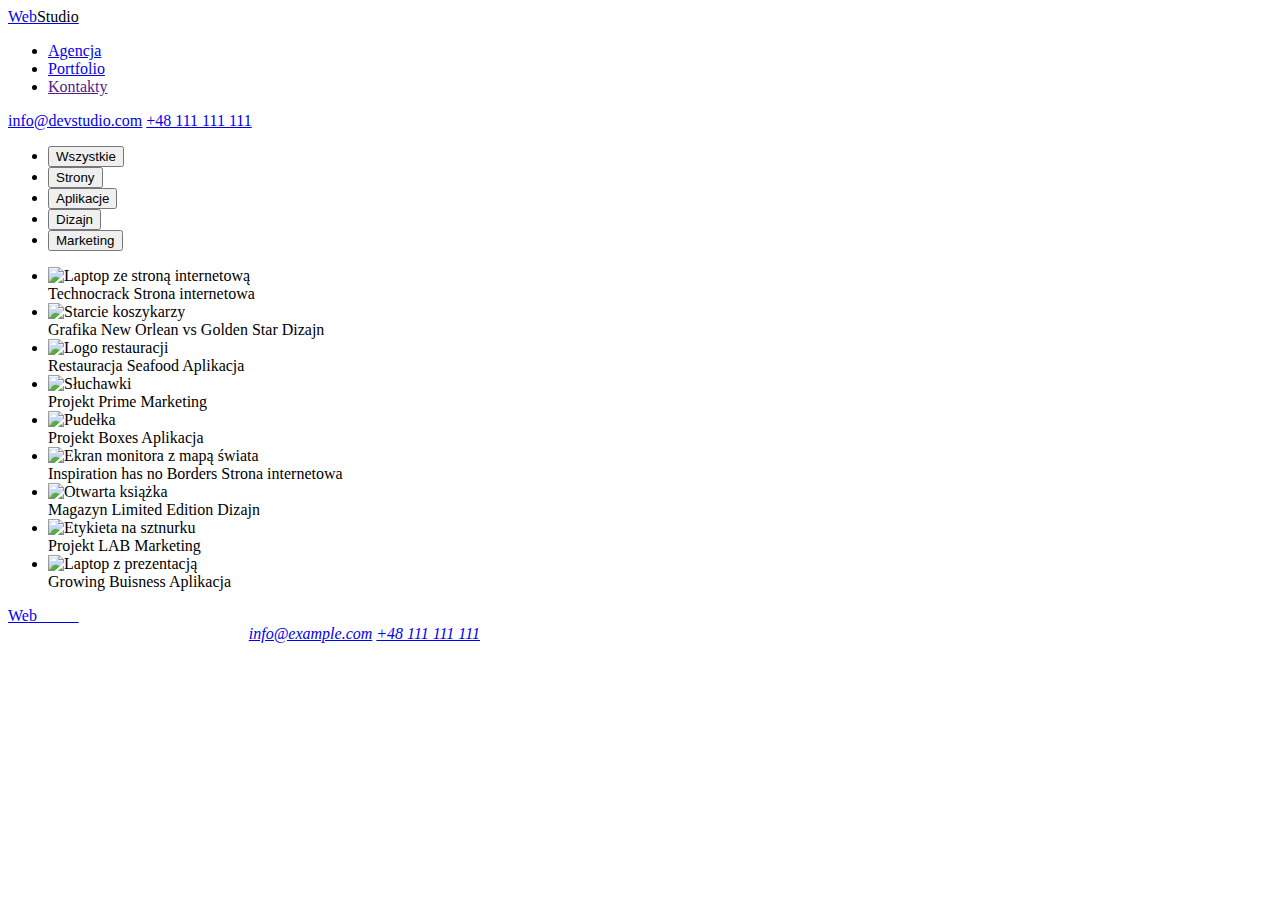
==== portfolio.html @ 27a0ddbe "Add files via upload" ====
<!DOCTYPE html>
<html lang="pl">
    <head>
        <meta charset="UTF-8" />
        <meta http-equiv="X-UA-Compatible" content="IE=edge" />
        <meta name="viewport" content="width=device-width, initial-scale=1.0" />
        <title>Zadanie domowe GOIT Polska - Figma</title>
        <link
            rel="stylesheet"
            href="https://cdnjs.cloudflare.com/ajax/libs/modern-normalize/1.1.0/modern-normalize.min.css"
            integrity="sha512-wpPYUAdjBVSE4KJnH1VR1HeZfpl1ub8YT/NKx4PuQ5NmX2tKuGu6U/JRp5y+Y8XG2tV+wKQpNHVUX03MfMFn9Q=="
            crossorigin="anonymous"
            referrerpolicy="no-referrer"
        />
        <link rel="stylesheet" href="./css/styles.css" />
        <link rel="preconnect" href="https://fonts.googleapis.com" />
        <link rel="preconnect" href="https://fonts.gstatic.com" crossorigin />
        <link
            href="https://fonts.googleapis.com/css2?family=Raleway:wght@700&family=Roboto:wght@400;500;700;900&display=swap"
            rel="stylesheet"
        />
    </head>

    <body class="body">
        <header class="head-wrapper">
            <div class="container head-container">
                <a class="logo" href="./index.html"
                    >Web<span style="color: black">Studio</span></a
                >
                <nav class="nav">
                    <ul class="nav-list">
                        <li>
                            <a class="nav-link" href="./index.html">Agencja</a>
                        </li>
                        <li>
                            <a class="nav-link" href="./portfolio.html"
                                >Portfolio</a
                            >
                        </li>
                        <li>
                            <a class="nav-link" href="">Kontakty</a>
                        </li>
                    </ul>
                </nav>
                <div class="container head-contact-container">
                    <a class="head-contact" href="mailto:info@devstudio.com"
                        >info@devstudio.com</a
                    >
                    <a class="head-contact" href="tel:+48111111111"
                        >+48 111 111 111</a
                    >
                </div>
            </div>
        </header>

        <main>
            <section class="filter-wrapper section">
                <div class="container">
                    <ul class="btn-wrapper">
                        <li>
                            <button class="filter-btn" type="button">
                                Wszystkie
                            </button>
                        </li>
                        <li>
                            <button class="filter-btn" type="button">
                                Strony
                            </button>
                        </li>
                        <li>
                            <button class="filter-btn" type="button">
                                Aplikacje
                            </button>
                        </li>
                        <li>
                            <button class="filter-btn" type="button">
                                Dizajn
                            </button>
                        </li>
                        <li>
                            <button class="filter-btn" type="button">
                                Marketing
                            </button>
                        </li>
                    </ul>
                </div>
            </section>

            <section class="main-background section">
                <div class="container">
                    <ul class="cards-net">
                        <li class="card-box">
                            <img
                                src="images/technocrack.jpg"
                                alt="Laptop ze stroną internetową"
                                width="370"
                                height="294"
                            />
                            <div class="card-box-text">
                                <span class="card-title">Technocrack</span>
                                <span class="card-subtitle"
                                    >Strona internetowa</span
                                >
                            </div>
                        </li>

                        <li class="card-box">
                            <img
                                src="images/grafika_new_orlean_vs_golden_star.jpg"
                                alt="Starcie koszykarzy"
                                width="370"
                                height="294"
                            />
                            <div class="card-box-text">
                                <span class="card-title"
                                    >Grafika New Orlean vs Golden Star</span
                                >
                                <span class="card-subtitle">Dizajn</span>
                            </div>
                        </li>

                        <li class="card-box">
                            <img
                                src="images/seafood.jpg"
                                alt="Logo restauracji"
                                width="370"
                                height="294"
                            />
                            <div class="card-box-text">
                                <span class="card-title"
                                    >Restauracja Seafood</span
                                >
                                <span class="card-subtitle">Aplikacja</span>
                            </div>
                        </li>

                        <li class="card-box">
                            <img
                                src="images/prime.jpg"
                                alt="Słuchawki"
                                width="370"
                                height="294"
                            />
                            <div class="card-box-text">
                                <span class="card-title">Projekt Prime</span>
                                <span class="card-subtitle">Marketing</span>
                            </div>
                        </li>

                        <li class="card-box">
                            <img
                                src="images/boxes.jpg"
                                alt="Pudełka"
                                width="370"
                                height="294"
                            />
                            <div class="card-box-text">
                                <span class="card-title">Projekt Boxes</span>
                                <span class="card-subtitle">Aplikacja</span>
                            </div>
                        </li>

                        <li class="card-box">
                            <img
                                src="images/inspiration_has_no_borders.jpg"
                                alt="Ekran monitora z mapą świata"
                                width="370"
                                height="294"
                            />
                            <div class="card-box-text">
                                <span class="card-title"
                                    >Inspiration has no Borders</span
                                >
                                <span class="card-subtitle"
                                    >Strona internetowa</span
                                >
                            </div>
                        </li>

                        <li class="card-box">
                            <img
                                src="images/magazyn_limited_edition.jpg"
                                alt="Otwarta książka"
                                width="370"
                                height="294"
                            />
                            <div class="card-box-text">
                                <span class="card-title"
                                    >Magazyn Limited Edition</span
                                >
                                <span class="card-subtitle">Dizajn</span>
                            </div>
                        </li>

                        <li class="card-box">
                            <img
                                src="images/projekt_lab.jpg"
                                alt="Etykieta na sztnurku"
                                width="370"
                                height="294"
                            />
                            <div class="card-box-text">
                                <span class="card-title">Projekt LAB</span>
                                <span class="card-subtitle">Marketing</span>
                            </div>
                        </li>

                        <li class="card-box">
                            <img
                                src="images/growing_business.jpg"
                                alt="Laptop z prezentacją"
                                width="370"
                                height="294"
                            />
                            <div class="card-box-text">
                                <span class="card-title">Growing Buisness</span>
                                <span class="card-subtitle">Aplikacja</span>
                            </div>
                        </li>
                    </ul>
                </div>
            </section>
        </main>

        <footer class="foot-wrapper">
            <div class="container">
                <a class="logo" href="./index.html"
                    >Web<span style="color: white">Studio</span></a
                >
                <address class="foot-contact">
                    <span style="color: #ffffff"
                        >m. Warszawa, Aleje Jerozolimskie 21</span
                    >
                    <a class="link" href="mailto:info@example.com"
                        >info@example.com</a
                    >
                    <a class="link" href="tel:+48111111111"
                        >+48 111 111 111</a
                    >
                </address>
            </div>
        </footer>
    </body>
</html>
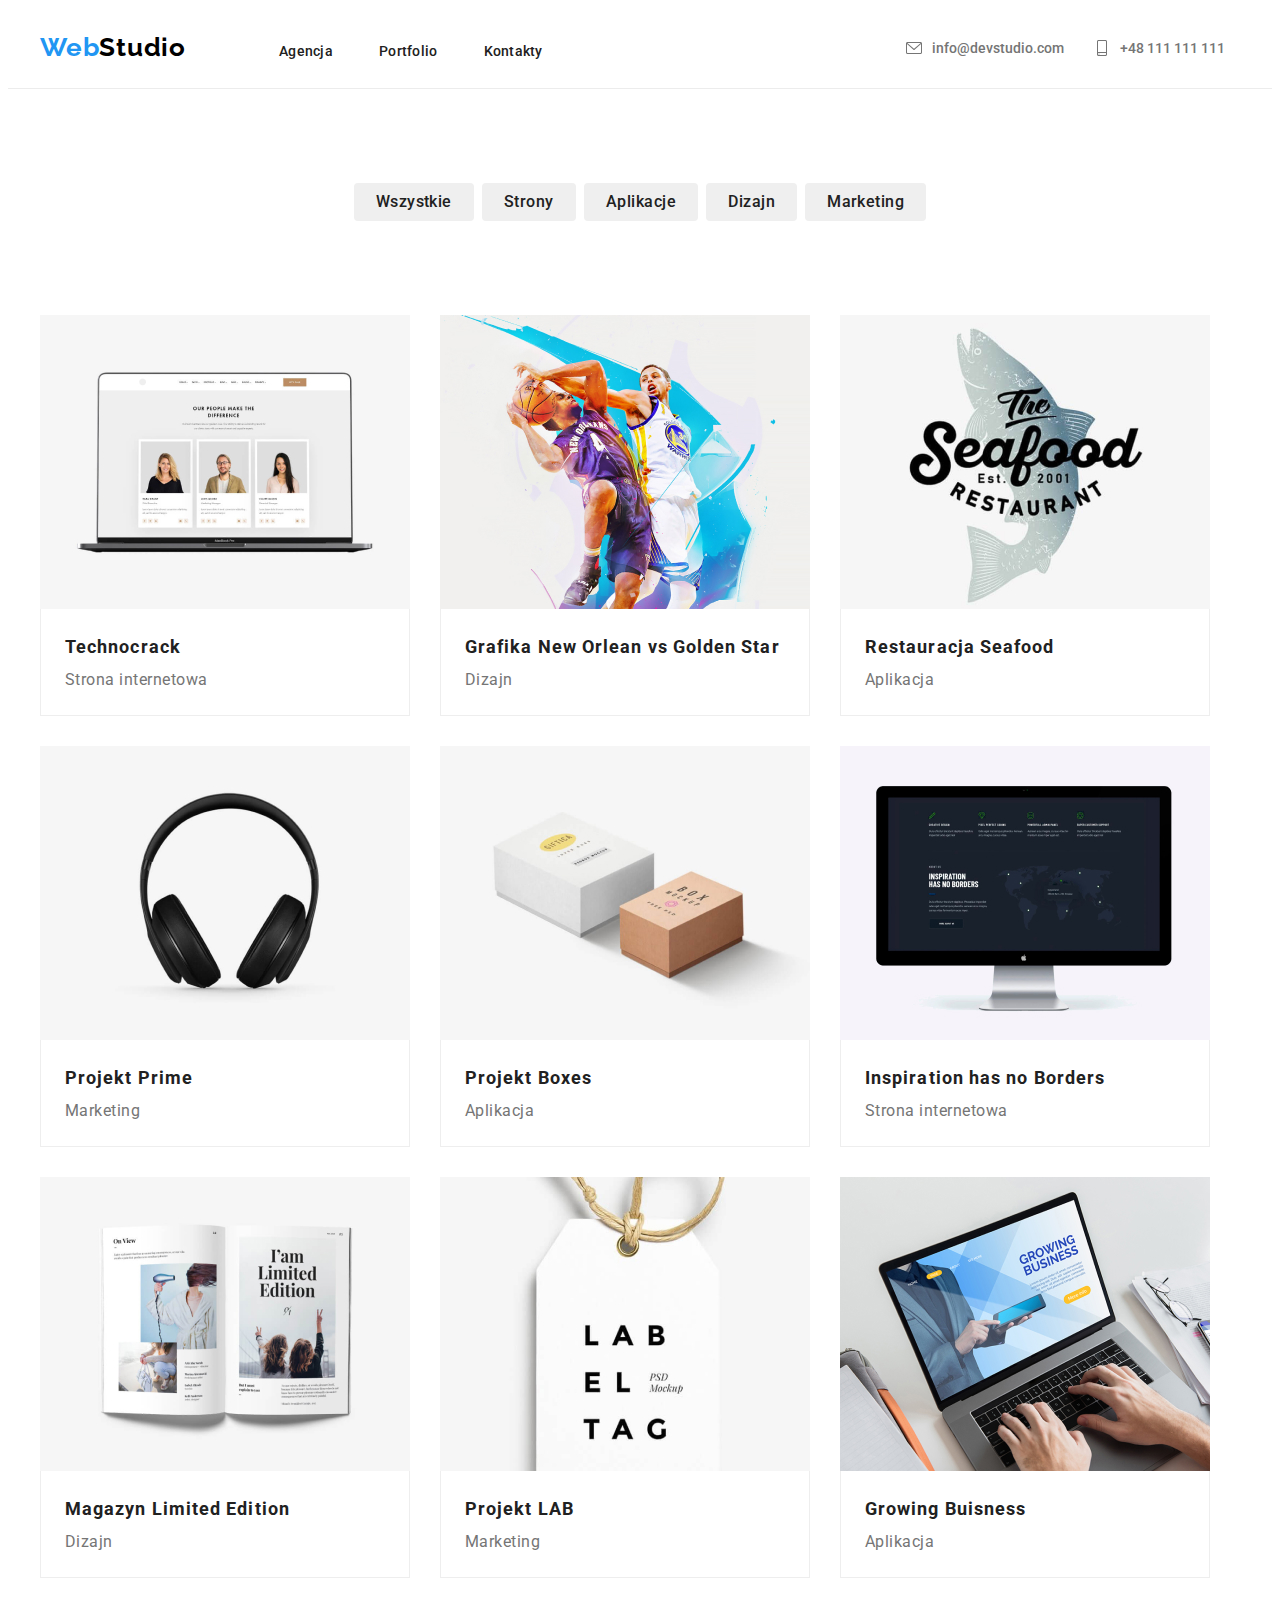
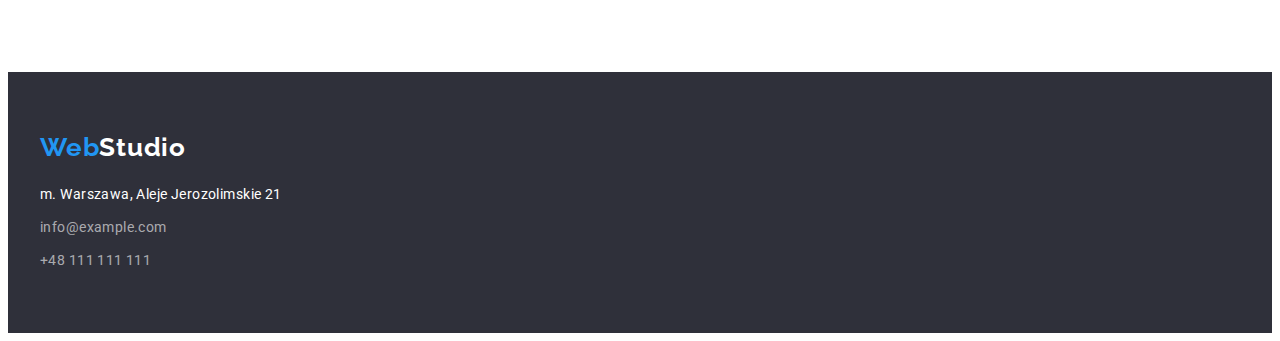
==== commit 2ef0bd1c: "commit" ====
--- a/portfolio.html
+++ b/portfolio.html
@@ -44,10 +44,18 @@
                 </nav>
                 <div class="container head-contact-container">
                     <a class="head-contact" href="mailto:info@devstudio.com"
-                        >info@devstudio.com</a
+                        ><svg width="16" height="16">
+                            <use href="./images/icons.svg#icon-envelope"></use>
+                        </svg>
+                        info@devstudio.com</a
                     >
                     <a class="head-contact" href="tel:+48111111111"
-                        >+48 111 111 111</a
+                        ><svg width="16" height="16">
+                            <use
+                                href="./images/icons.svg#icon-smartphone"
+                            ></use>
+                        </svg>
+                        +48 111 111 111</a
                     >
                 </div>
             </div>
@@ -234,9 +242,7 @@
                     <a class="link" href="mailto:info@example.com"
                         >info@example.com</a
                     >
-                    <a class="link" href="tel:+48111111111"
-                        >+48 111 111 111</a
-                    >
+                    <a class="link" href="tel:+48111111111">+48 111 111 111</a>
                 </address>
             </div>
         </footer>
--- a/css/styles.css
+++ b/css/styles.css
@@ -0,0 +1,414 @@
+:root {
+    --active-color: #2196f3;
+    --main-text-color: #212121;
+    --bg-color: #ffffff;
+    --nav-color: #020202;
+    --nav-link-color: #212121;
+    --head-contact-color: #757575;
+    --btn-color: #212121;
+    --card-title-color: #212121;
+    --card-subtitle-color: #757575;
+    --card-box-border-color: #eeeeee;
+    --foot-bg-color: #2f303a;
+    --foot-link-color: rgba(255, 255, 255, 0.6);
+    --title-color: #2f303a;
+    --secondary-header-color: #212121;
+    --team-cards-bg-color: #f5f4fa;
+    --border-bottom-color: #ececec;
+    --icon-hover: rgba(33, 150, 243, 1);
+    --article-icon-bg: #f5f4fa;
+}
+
+h1,
+h2,
+h3,
+h4,
+p,
+ul,
+li,
+figure {
+    margin: 0;
+    padding: 0;
+}
+
+body {
+    font-family: 'Roboto', sans-serif;
+    color: var(--main-text-color);
+}
+
+img {
+    vertical-align: middle;
+}
+
+.section {
+    padding-top: 94px;
+    padding-bottom: 94px;
+}
+
+ul {
+    list-style-type: none;
+}
+.head-wrapper {
+    border-bottom: 1px solid var(--border-bottom-color);
+    background-color: var(--bg-color);
+    padding: 24px 0 25px;
+    gap: 93px;
+}
+
+.logo {
+    display: flex;
+    justify-content: flex-start;
+    font-family: Raleway;
+    font-weight: 700;
+    font-size: 26px;
+    line-height: 1.19;
+    letter-spacing: 0.03em;
+    color: var(--active-color);
+    text-decoration: none;
+}
+
+.nav {
+    display: flex;
+    font-weight: 500;
+    font-size: 14px;
+    line-height: 1.14;
+    letter-spacing: 0.02em;
+}
+
+.nav-list {
+    display: flex;
+    gap: 46px;
+    text-decoration: none;
+    color: var(--nav-color);
+    margin-left: 93px;
+}
+
+.nav-link {
+    text-decoration: none;
+    color: var(--nav-link-color);
+}
+.nav-link:hover,
+.nav-link:focus {
+    color: var(--active-color);
+}
+
+.head-contact {
+    display: flex;
+    gap: 10px;
+    align-items: center;
+    font-weight: 500;
+    font-size: 14px;
+    text-decoration: none;
+    color: var(--head-contact-color);
+    fill: currentColor;
+}
+
+.head-contact:hover,
+.head-contact:focus {
+    color: var(--active-color);
+}
+
+.filter-wrapper {
+    margin-bottom: -94px;
+}
+
+.btn-wrapper {
+    background: var(--bg-color);
+    display: flex;
+    gap: 8px;
+    justify-content: center;
+}
+
+.filter-btn {
+    cursor: pointer;
+    font-family: 'Roboto', sans-serif;
+    font-weight: 500;
+    font-size: 16px;
+    line-height: 1.63;
+    text-align: center;
+    letter-spacing: 0.03em;
+    color: var(--btn-color);
+    border-radius: 4px;
+    border: 0;
+    padding: 6px 22px;
+}
+
+.filter-btn:hover,
+.filter-btn:focus {
+    background: var(--active-color);
+    box-shadow: 0px 3px 1px rgba(0, 0, 0, 0.1), 0px 1px 2px rgba(0, 0, 0, 0.08),
+        0px 2px 2px rgba(0, 0, 0, 0.12);
+    border-radius: 4px;
+    color: var(--bg-color);
+}
+
+.card-title {
+    font-weight: 700;
+    font-size: 18px;
+    line-height: 2;
+    letter-spacing: 0.06em;
+    color: var(--card-title-color);
+}
+.card-subtitle {
+    display: block;
+    line-height: 1.88;
+    letter-spacing: 0.03em;
+    color: var(--card-subtitle-color);
+}
+
+.card-box {
+    background: var(--bg-color);
+    max-width: 370px;
+    text-align: left;
+}
+
+.card-box-text {
+    padding: 20px 24px;
+    /* margin-top: -4px; */
+    border: 1px solid var(--card-box-border-color);
+    border-top: 0;
+}
+
+.cards-net {
+    display: flex;
+    flex-wrap: wrap;
+    gap: 30px;
+}
+
+.foot-wrapper {
+    background-color: var(--foot-bg-color);
+    padding: 60px 0;
+}
+
+address {
+    display: flex;
+    flex-direction: column;
+    gap: 9px;
+}
+.foot-contact {
+    font-style: normal;
+    font-size: 14px;
+    line-height: 1.71;
+    letter-spacing: 0.03em;
+    margin-top: 20px;
+}
+
+a {
+    width: max-content;
+}
+
+.link {
+    text-decoration: none;
+    color: var(--foot-link-color);
+}
+
+.link:hover,
+.link:focus {
+    color: var(--active-color);
+}
+
+/* index.html spec styles */
+
+.main-background {
+    background: #ffffff;
+}
+
+.hero-title {
+    display: flex;
+    padding: 0 252px;
+    margin-bottom: 30px;
+    font-weight: 900;
+    font-size: 44px;
+    line-height: 1.3636;
+    letter-spacing: 0.06em;
+    text-transform: uppercase;
+    color: var(--bg-color);
+}
+
+.hero {
+    background: var(--title-color);
+    background-image: url('../images/hero_work_in_office.jpg'),
+        linear-gradient(to right, rgba(47, 48, 58, 0.4), rgba(47, 48, 58, 0.4));
+    background-repeat: no-repeat;
+    background-position: center;
+    text-align: center;
+    padding: 200px 0;
+}
+/* hero button */
+.hero-btn {
+    background: var(--active-color);
+    color: var(--bg-color);
+    font-weight: 700;
+    line-height: 1.875;
+    box-shadow: 0px 4px 4px rgba(0, 0, 0, 0.15);
+    border-radius: 4px;
+    border: 0;
+    padding: 10px 41px 10px 42px;
+    font-family: 'Roboto', sans-serif;
+    cursor: pointer;
+}
+
+.article-title {
+    font-weight: 700;
+    font-size: 14px;
+    line-height: 1.14;
+    letter-spacing: 0.03em;
+    text-transform: uppercase;
+    color: var(--card-title-color);
+}
+.article-text {
+    font-size: 14px;
+    line-height: 1.71;
+    letter-spacing: 0.03em;
+    color: var(--card-subtitle-color);
+}
+
+.secondary-header {
+    margin-top: 0;
+    margin-bottom: 50px;
+    text-align: center;
+    font-weight: 700;
+    font-size: 36px;
+    line-height: 1.67;
+    letter-spacing: 0.03em;
+    color: var(--secondary-header-color);
+}
+
+.activities {
+    display: flex;
+    list-style-type: none;
+    gap: 30px;
+}
+
+.team-cards {
+    background: var(--team-cards-bg-color);
+}
+
+.member-card {
+    background-color: var(--bg-color);
+    box-shadow: 0px 1px 3px rgba(0, 0, 0, 0.12), 0px 1px 1px rgba(0, 0, 0, 0.14),
+        0px 2px 1px rgba(0, 0, 0, 0.2);
+    border-radius: 0px 0px 4px 4px;
+    border: 0 solid var(--card-box-border-color);
+    text-align: center;
+}
+
+.member-card-title {
+    font-weight: 500;
+    line-height: 1.19;
+    letter-spacing: 0.03em;
+    color: var(--card-title-color);
+}
+
+.member-card-text {
+    display: block;
+    line-height: 1.19;
+    letter-spacing: 0.03em;
+    color: var(--card-subtitle-color);
+    margin-top: 10px;
+    margin-bottom: 16px;
+}
+
+/* HW - 03 */
+
+.container {
+    max-width: 1200px;
+    width: 100%;
+    margin: 0 auto;
+    padding: 0 15px;
+}
+
+.head-container {
+    display: flex;
+    align-items: baseline;
+}
+
+.head-contact-container {
+    display: flex;
+    justify-content: end;
+    gap: 30px;
+}
+.article-icons {
+    width: 270px;
+    height: 120px;
+    padding: 25px 102.34px;
+    margin-bottom: 30px;
+    background: var(--article-icon-bg);
+    border-radius: 4px;
+}
+.article-list {
+    display: flex;
+    gap: 30px;
+    margin-bottom: -94px;
+}
+.team-cards-list {
+    display: flex;
+    gap: 30px;
+    justify-content: center;
+}
+
+.team-cards-text {
+    padding: 30px 32px;
+    text-align: center;
+}
+
+/* HW04 */
+.members-socials-links {
+    display: flex;
+    flex-direction: row;
+    gap: 10px;
+}
+.members-socials-item {
+    fill: #afb1b8;
+    border-radius: 50%;
+    padding: 12px;
+}
+
+.members-socials-item:hover {
+    background-color: var(--active-color);
+    fill: var(--bg-color);
+}
+/* partners */
+.partners-logos-list {
+    display: flex;
+    gap: 30px;
+    justify-content: space-between;
+}
+.partners-logos {
+    border: 1px solid #afb1b8;
+    border-radius: 4px;
+    border-color: #afb1b8;
+    padding: 16px 32px;
+    fill: #afb1b8;
+}
+.partners-logos:hover {
+    border-color: var(--active-color);
+    fill: currentColor;
+}
+/* footer socials */
+.footer-socials-join {
+    color: var(--bg-color);
+    font-weight: 700;
+    font-size: 14px;
+    line-height: 1.1428;
+    letter-spacing: 0.03em;
+    text-transform: uppercase;
+    margin-bottom: 20px;
+}
+
+.footer-socials-links {
+    display: flex;
+    flex-direction: row;
+    gap: 10px;
+}
+
+.footer-socials-item {
+    fill: var(--bg-color);
+    background-color: rgba(255, 255, 255, 0.1);
+    border-radius: 50%;
+    padding: 12px;
+}
+
+.footer-socials-item:hover {
+    background-color: var(--active-color);
+}
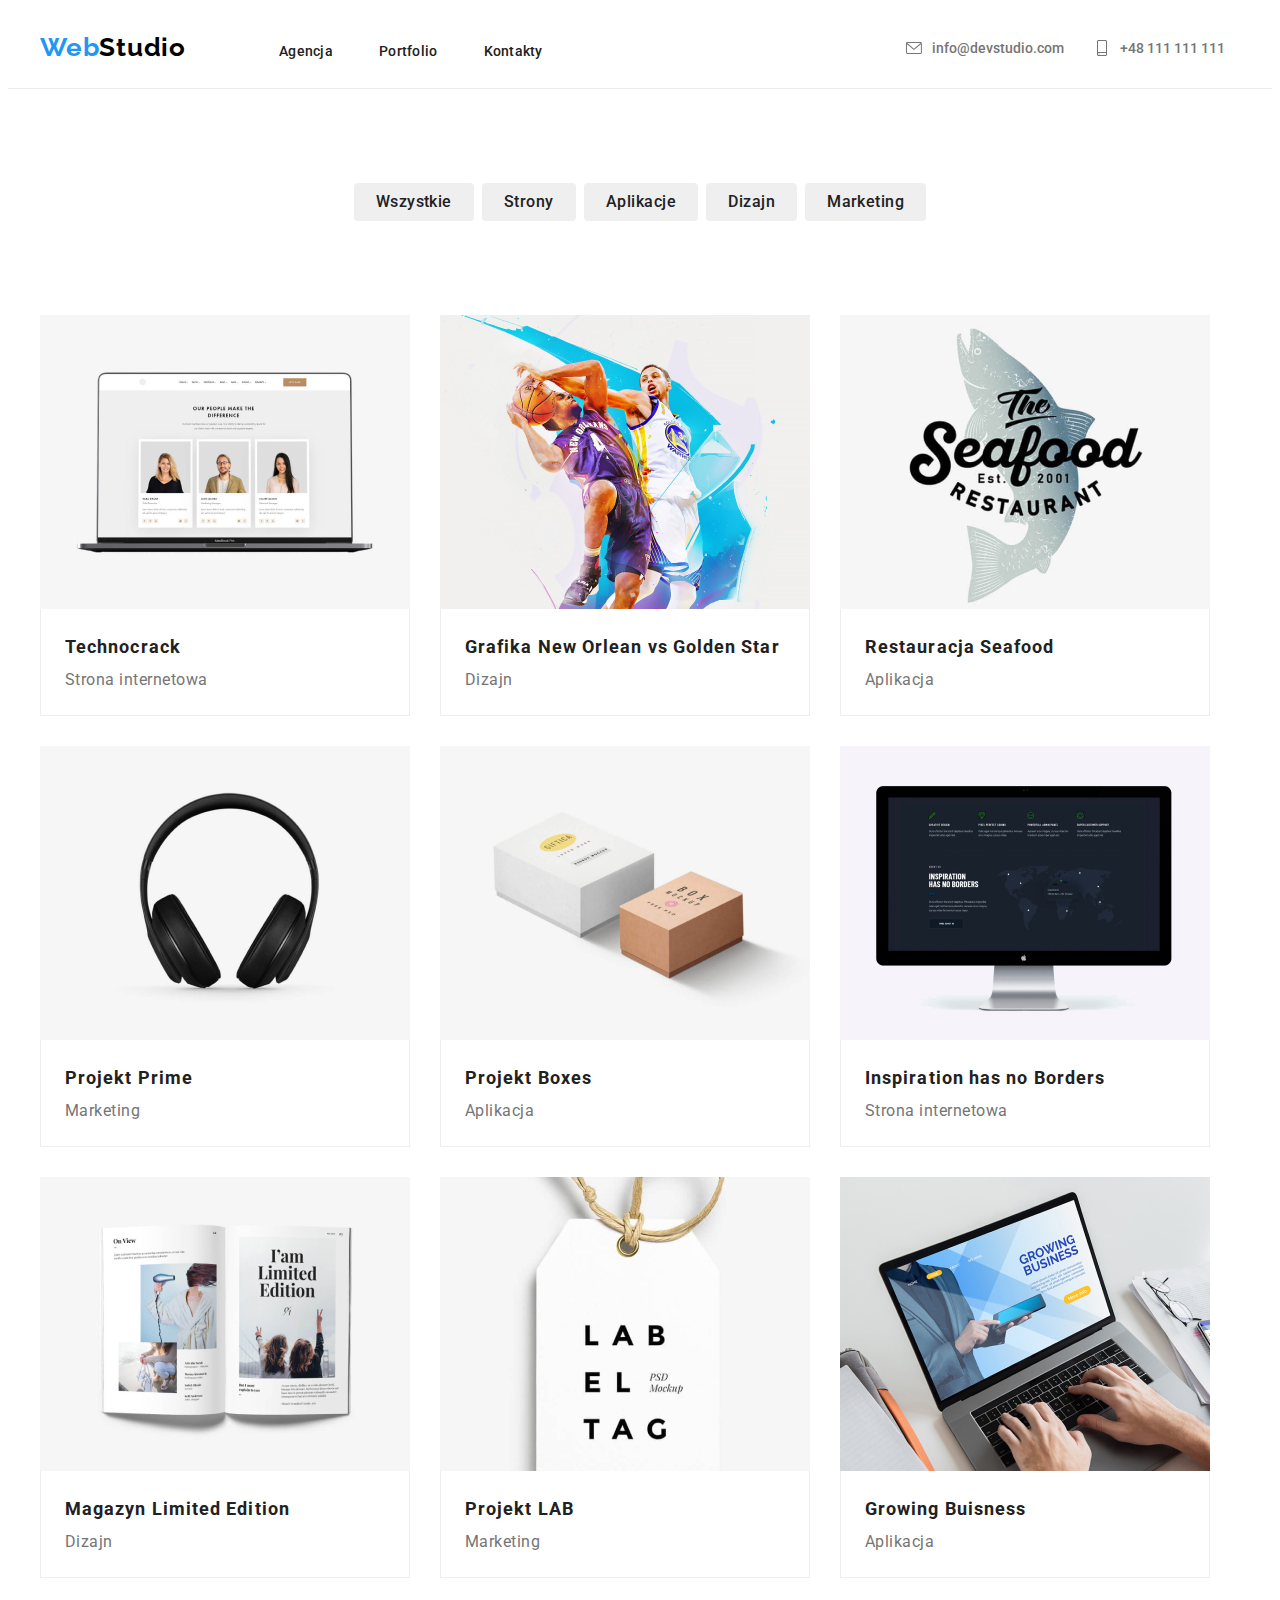
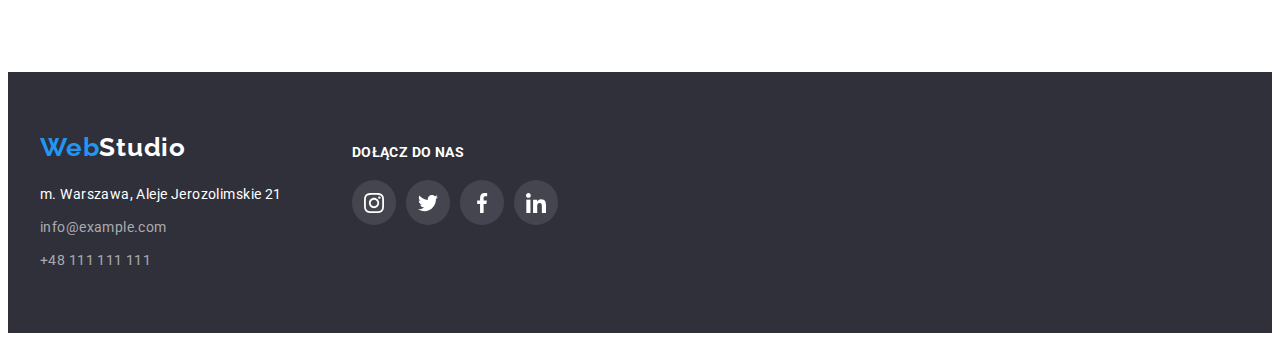
==== commit cd33a164: "some fixes" ====
--- a/portfolio.html
+++ b/portfolio.html
@@ -232,18 +232,64 @@
 
         <footer class="foot-wrapper">
             <div class="container">
-                <a class="logo" href="./index.html"
-                    >Web<span style="color: white">Studio</span></a
-                >
-                <address class="foot-contact">
-                    <span style="color: #ffffff"
-                        >m. Warszawa, Aleje Jerozolimskie 21</span
+                <div>
+                    <a class="logo" href="./index.html"
+                        >Web<span style="color: white">Studio</span></a
                     >
-                    <a class="link" href="mailto:info@example.com"
-                        >info@example.com</a
-                    >
-                    <a class="link" href="tel:+48111111111">+48 111 111 111</a>
-                </address>
+                    <address class="foot-contact">
+                        <span style="color: #ffffff"
+                            >m. Warszawa, Aleje Jerozolimskie 21</span
+                        >
+                        <a class="link" href="mailto:info@example.com"
+                            >info@example.com</a
+                        >
+                        <a class="link" href="tel:+48111111111"
+                            >+48 111 111 111</a
+                        >
+                    </address>
+                </div>
+                <div class="footer-socials">
+                    <p class="footer-socials-join">dołącz do nas</p>
+                    <ul class="footer-socials-links">
+                        <li class="footer-socials-item">
+                            <a href="#"
+                                ><svg width="20" height="20">
+                                    <use
+                                        href="./images/icons.svg#icon-instagram2"
+                                    ></use>
+                                </svg>
+                            </a>
+                        </li>
+
+                        <li class="footer-socials-item">
+                            <a href="#">
+                                <svg width="20" height="20">
+                                    <use
+                                        href="./images/icons.svg#icon-twitter1"
+                                    ></use>
+                                </svg>
+                            </a>
+                        </li>
+                        <li class="footer-socials-item">
+                            <a href="#">
+                                <svg width="20" height="20">
+                                    <use
+                                        href="./images/icons.svg#icon-facebook1"
+                                    ></use>
+                                </svg>
+                            </a>
+                        </li>
+                        <li class="footer-socials-item">
+                            <a href="#">
+                                <svg width="20" height="20">
+                                    <use
+                                        href="./images/icons.svg#icon-linkedin1"
+                                    ></use>
+                                </svg>
+                            </a>
+                        </li>
+                    </ul>
+                </div>
             </div>
         </footer>
     </body>
--- a/css/styles.css
+++ b/css/styles.css
@@ -36,7 +36,8 @@
     color: var(--main-text-color);
 }
 
-img {
+img,
+svg {
     vertical-align: middle;
 }
 
@@ -178,6 +179,11 @@
 .foot-wrapper {
     background-color: var(--foot-bg-color);
     padding: 60px 0;
+}
+
+.foot-wrapper > .container {
+    display: flex;
+    gap: 70px;
 }
 
 address {
@@ -353,20 +359,26 @@
 }
 
 /* HW04 */
+
 .members-socials-links {
     display: flex;
     flex-direction: row;
     gap: 10px;
 }
 .members-socials-item {
+    border-radius: 50%;
+    display: flex;
+    justify-content: center;
+    align-items: center;
+    padding: 12px;
+}
+
+.members-socials-item > a > svg {
     fill: #afb1b8;
-    border-radius: 50%;
-    padding: 12px;
-}
-
+}
 .members-socials-item:hover {
+    color: var(--bg-color);
     background-color: var(--active-color);
-    fill: var(--bg-color);
 }
 /* partners */
 .partners-logos-list {
@@ -379,11 +391,15 @@
     border-radius: 4px;
     border-color: #afb1b8;
     padding: 16px 32px;
+    fill: currentColor;
+}
+
+.partners-logos > a > svg {
     fill: #afb1b8;
 }
 .partners-logos:hover {
     border-color: var(--active-color);
-    fill: currentColor;
+    fill: var(--active-color);
 }
 /* footer socials */
 .footer-socials-join {
@@ -394,6 +410,7 @@
     letter-spacing: 0.03em;
     text-transform: uppercase;
     margin-bottom: 20px;
+    margin-top: 12px;
 }
 
 .footer-socials-links {
@@ -403,12 +420,22 @@
 }
 
 .footer-socials-item {
-    fill: var(--bg-color);
     background-color: rgba(255, 255, 255, 0.1);
     border-radius: 50%;
+    display: flex;
+    justify-content: center;
+    align-items: center;
     padding: 12px;
+}
+
+.footer-socials-item > a > svg {
+    fill: var(--bg-color);
 }
 
 .footer-socials-item:hover {
     background-color: var(--active-color);
 }
+
+/* zmiana po najechaniu na logo partnerów
+    zmiana po najechaniu na socjale
+    ogarnięcie portfolio */
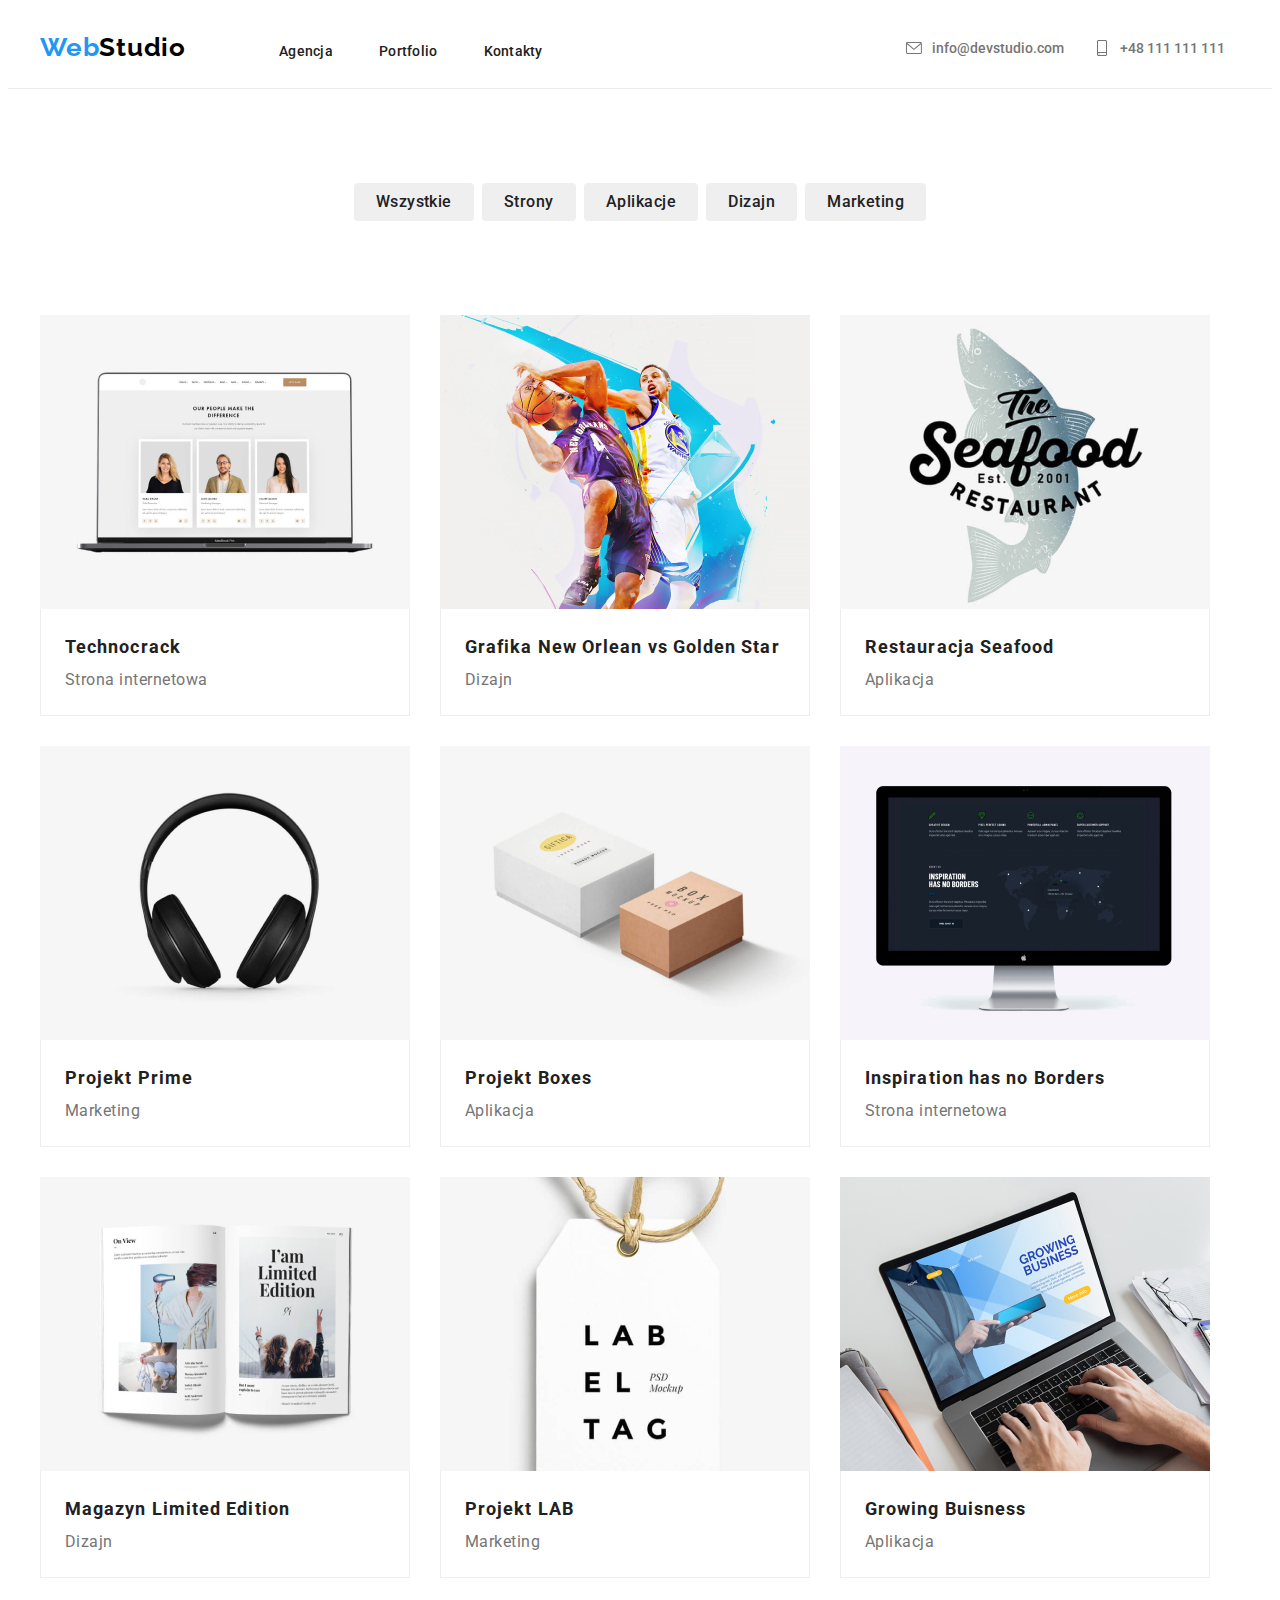
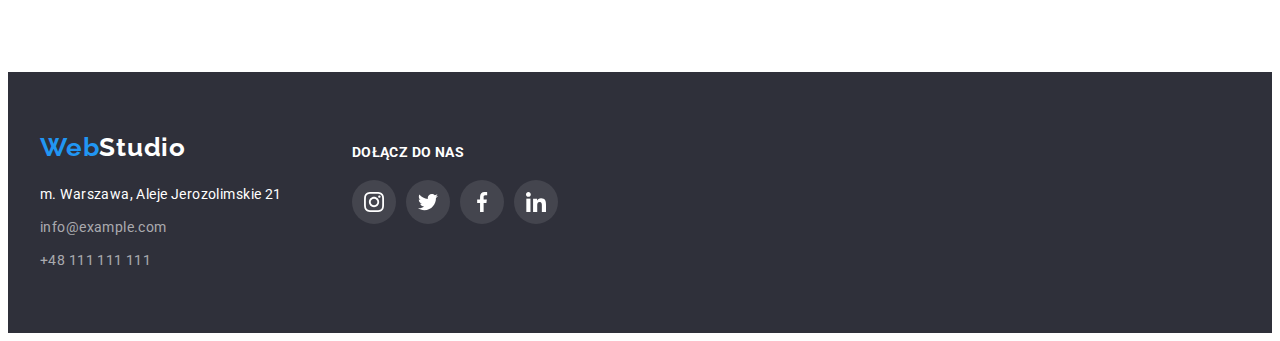
==== commit f6b6a8c8: "done" ====
--- a/portfolio.html
+++ b/portfolio.html
@@ -251,8 +251,8 @@
                 <div class="footer-socials">
                     <p class="footer-socials-join">dołącz do nas</p>
                     <ul class="footer-socials-links">
-                        <li class="footer-socials-item">
-                            <a href="#"
+                        <li>
+                            <a class="footer-socials-item" href="#"
                                 ><svg width="20" height="20">
                                     <use
                                         href="./images/icons.svg#icon-instagram2"
@@ -261,8 +261,8 @@
                             </a>
                         </li>
 
-                        <li class="footer-socials-item">
-                            <a href="#">
+                        <li>
+                            <a class="footer-socials-item" href="#">
                                 <svg width="20" height="20">
                                     <use
                                         href="./images/icons.svg#icon-twitter1"
@@ -270,8 +270,8 @@
                                 </svg>
                             </a>
                         </li>
-                        <li class="footer-socials-item">
-                            <a href="#">
+                        <li>
+                            <a class="footer-socials-item" href="#">
                                 <svg width="20" height="20">
                                     <use
                                         href="./images/icons.svg#icon-facebook1"
@@ -279,8 +279,8 @@
                                 </svg>
                             </a>
                         </li>
-                        <li class="footer-socials-item">
-                            <a href="#">
+                        <li>
+                            <a class="footer-socials-item" href="#">
                                 <svg width="20" height="20">
                                     <use
                                         href="./images/icons.svg#icon-linkedin1"
--- a/css/styles.css
+++ b/css/styles.css
@@ -1,3 +1,9 @@
+*,
+*::before,
+*::after {
+    outline: none;
+}
+
 :root {
     --active-color: #2196f3;
     --main-text-color: #212121;
@@ -17,6 +23,7 @@
     --border-bottom-color: #ececec;
     --icon-hover: rgba(33, 150, 243, 1);
     --article-icon-bg: #f5f4fa;
+    --icons-fill: #afb1b8;
 }
 
 h1,
@@ -137,10 +144,10 @@
 .filter-btn:hover,
 .filter-btn:focus {
     background: var(--active-color);
+    border-radius: 4px;
+    color: var(--bg-color);
     box-shadow: 0px 3px 1px rgba(0, 0, 0, 0.1), 0px 1px 2px rgba(0, 0, 0, 0.08),
         0px 2px 2px rgba(0, 0, 0, 0.12);
-    border-radius: 4px;
-    color: var(--bg-color);
 }
 
 .card-title {
@@ -161,6 +168,11 @@
     background: var(--bg-color);
     max-width: 370px;
     text-align: left;
+}
+
+.card-box:hover {
+    box-shadow: 0px 1px 1px rgba(0, 0, 0, 0.12), 0px 4px 4px rgba(0, 0, 0, 0.06),
+        1px 4px 6px rgba(0, 0, 0, 0.16);
 }
 
 .card-box-text {
@@ -216,7 +228,7 @@
 /* index.html spec styles */
 
 .main-background {
-    background: #ffffff;
+    background: var(--bg-color);
 }
 
 .hero-title {
@@ -365,21 +377,27 @@
     flex-direction: row;
     gap: 10px;
 }
+
 .members-socials-item {
     border-radius: 50%;
-    display: flex;
     justify-content: center;
     align-items: center;
     padding: 12px;
 }
 
-.members-socials-item > a > svg {
-    fill: #afb1b8;
-}
-.members-socials-item:hover {
-    color: var(--bg-color);
-    background-color: var(--active-color);
-}
+.members-socials-item > svg {
+    fill: var(--icons-fill);
+}
+
+a:is(:hover, :focus) {
+        background-color: var(--active-color);
+   
+}
+
+a:is(:hover, :focus) > svg {
+    fill: var(--bg-color);
+}
+
 /* partners */
 .partners-logos-list {
     display: flex;
@@ -387,20 +405,24 @@
     justify-content: space-between;
 }
 .partners-logos {
-    border: 1px solid #afb1b8;
+    border: 1px solid var(--icons-fill);
     border-radius: 4px;
-    border-color: #afb1b8;
+    border-color: var(--icons-fill);
+    display: flex;
+    justify-content: center;
+    align-items: center;
     padding: 16px 32px;
-    fill: currentColor;
-}
-
-.partners-logos > a > svg {
-    fill: #afb1b8;
-}
+}
+
+.partners-logos > svg {
+    fill: var(--icons-fill);
+}
+.partners-logos:hover > svg,
 .partners-logos:hover {
     border-color: var(--active-color);
     fill: var(--active-color);
 }
+
 /* footer socials */
 .footer-socials-join {
     color: var(--bg-color);
@@ -428,14 +450,16 @@
     padding: 12px;
 }
 
-.footer-socials-item > a > svg {
+.footer-socials-item > svg {
     fill: var(--bg-color);
 }
 
-.footer-socials-item:hover {
-    background-color: var(--active-color);
-}
-
-/* zmiana po najechaniu na logo partnerów
-    zmiana po najechaniu na socjale
-    ogarnięcie portfolio */
+
+
+li:focus > svg {
+    fill: var(--active-color);
+}
+
+li:focus {
+    border-color: var(--active-color);
+}
